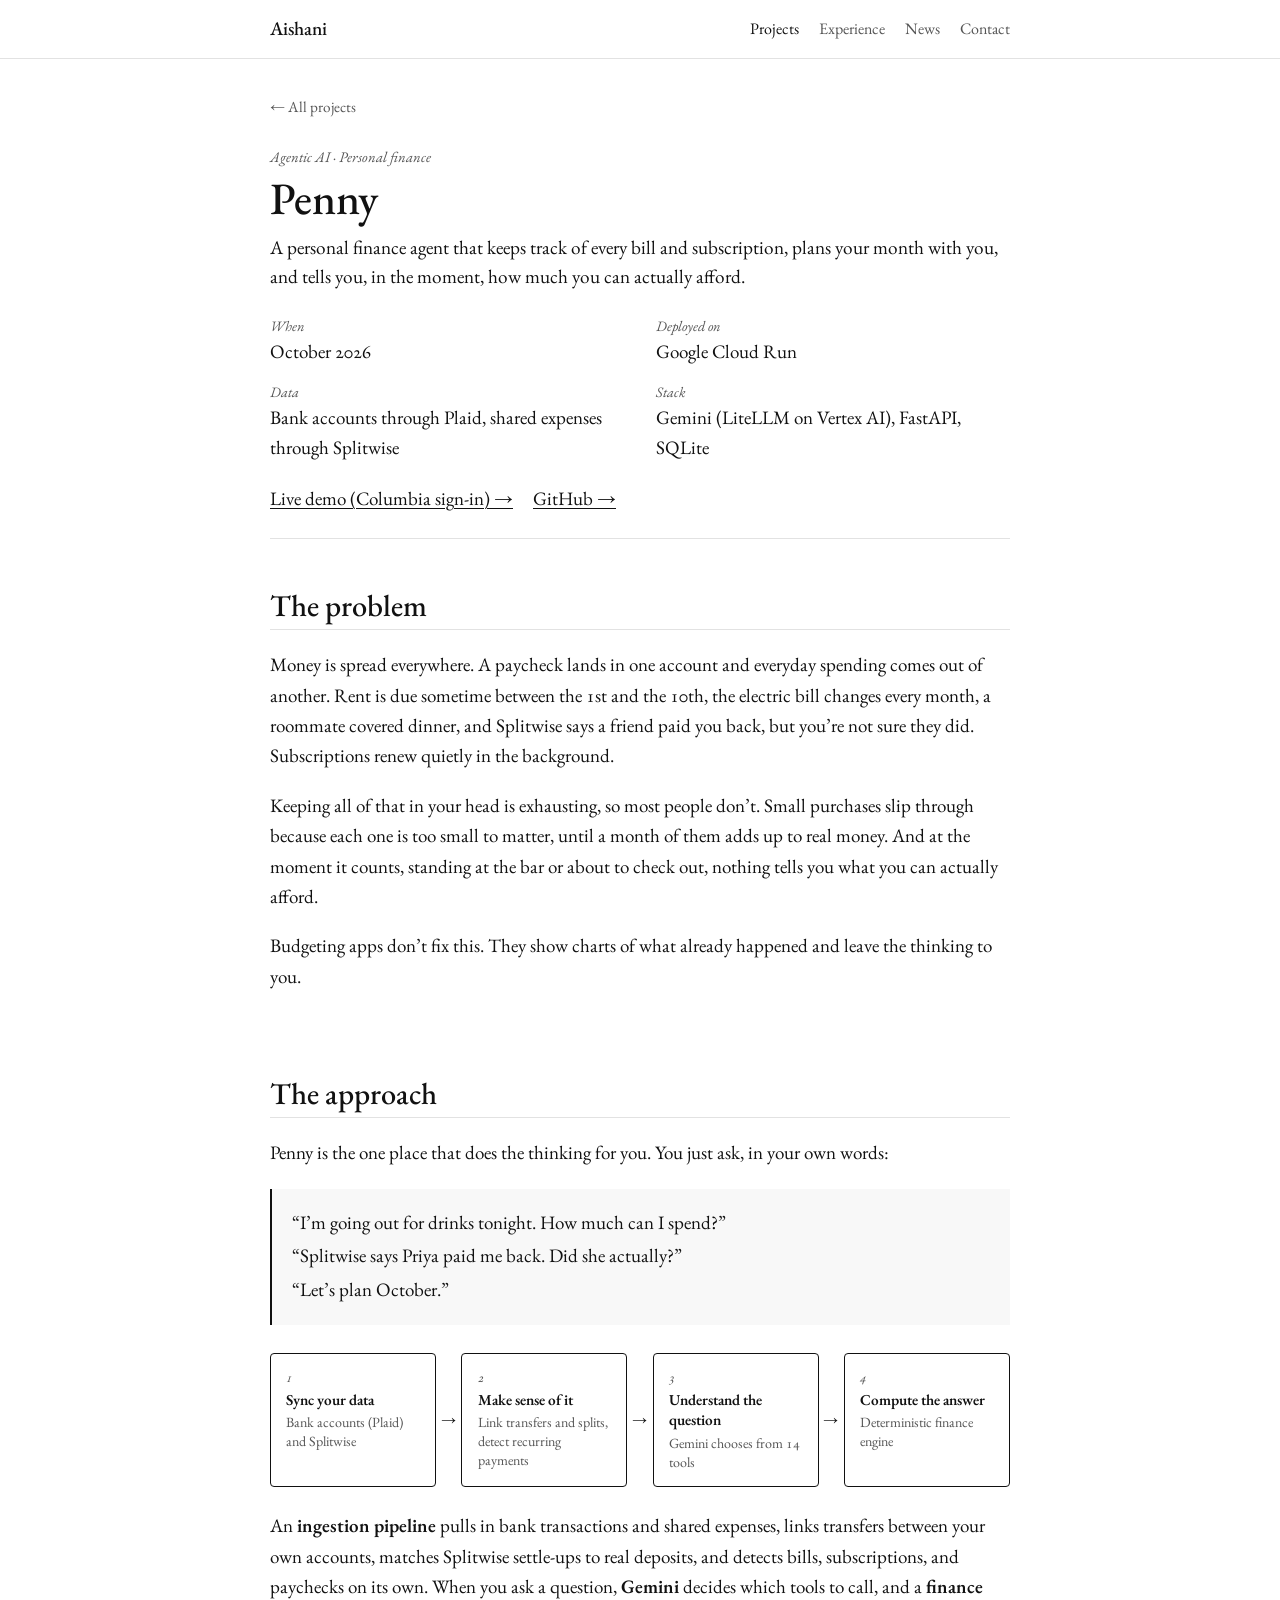
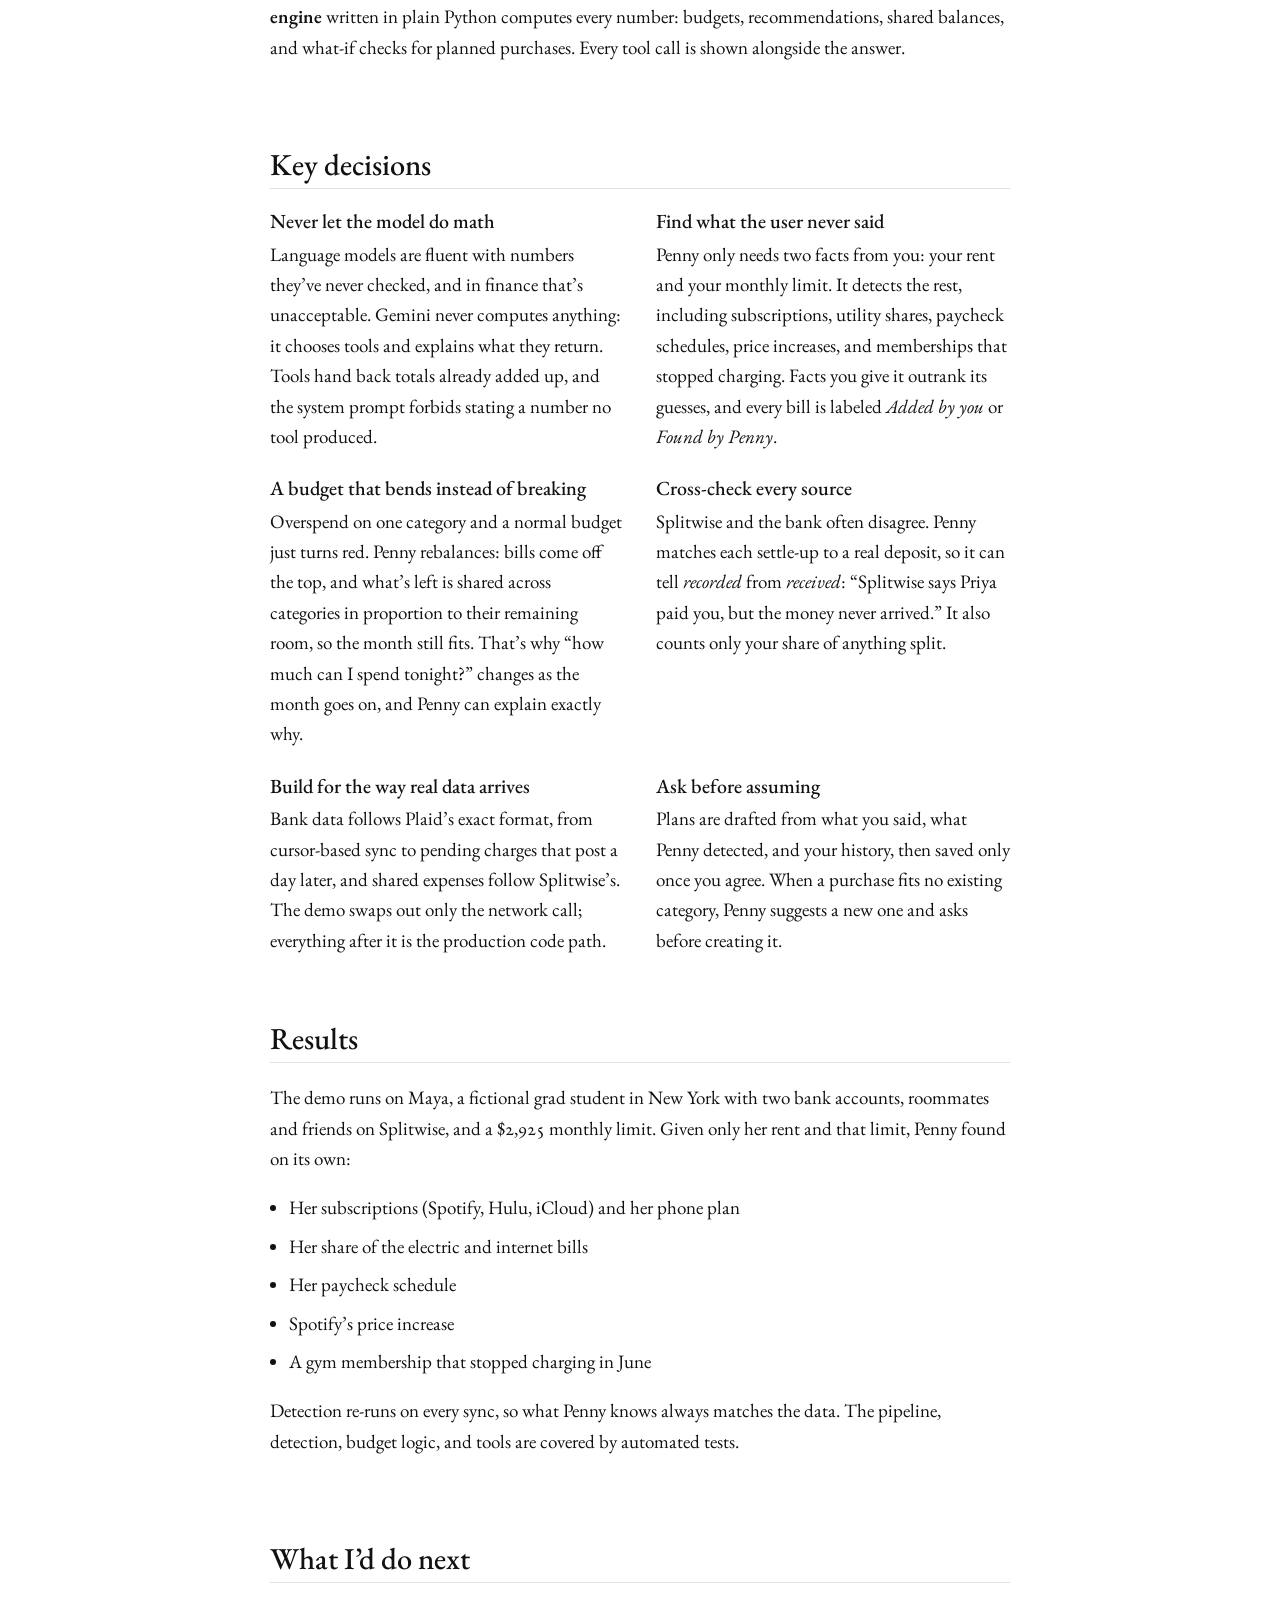
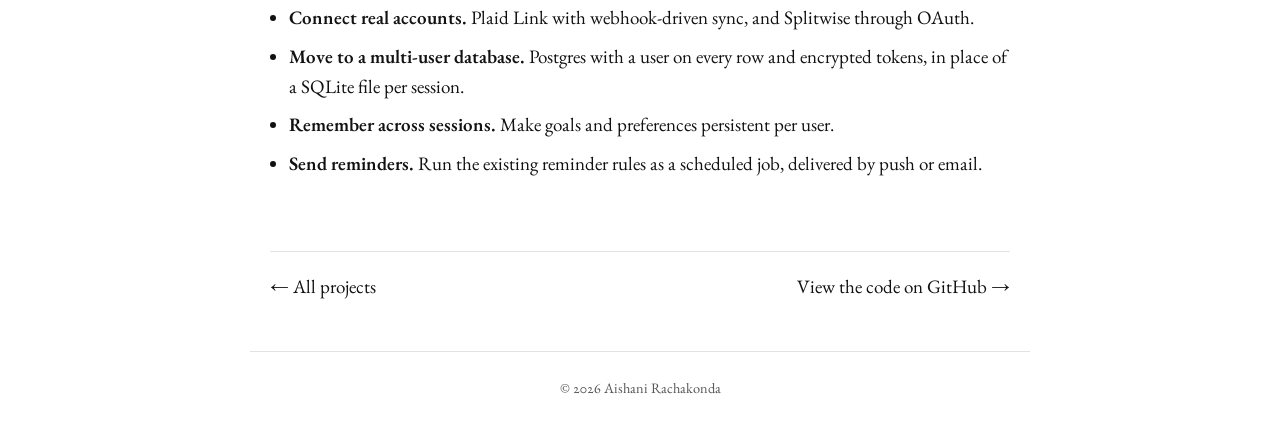
==== projects/penny.html @ eac009a3 "Restructure around projects; add project pages and publications; remove resume" ====
<!doctype html>
<html lang="en">
<head>
  <meta charset="utf-8">
  <meta name="viewport" content="width=device-width, initial-scale=1">
  <title>Penny · Aishani Rachakonda</title>
  <meta name="description" content="Penny: a personal finance agent that plans your month with you and tells you what you can afford right now.">
  <link rel="preconnect" href="https://fonts.googleapis.com">
  <link rel="preconnect" href="https://fonts.gstatic.com" crossorigin>
  <link href="https://fonts.googleapis.com/css2?family=EB+Garamond:ital,wght@0,400;0,500;0,600;1,400;1,500&display=swap" rel="stylesheet">
  <link rel="stylesheet" href="../style.css?v=14">
</head>
<body>

  <header class="site-header">
    <nav class="nav">
      <a class="nav-name" href="../index.html">Aishani</a>
      <div class="nav-links">
        <a href="../index.html#projects" class="active">Projects</a>
        <a href="../index.html#experience">Experience</a>
        <a href="../index.html#news">News</a>
        <a href="../index.html#contact">Contact</a>
      </div>
    </nav>
  </header>

  <!-- Project page: problem → approach → key decisions → results → what's next → links. -->
  <main class="container case-study">

    <a class="cs-back" href="../index.html#projects">&larr; All projects</a>

    <header class="cs-header">
      <div class="pj-kicker">Agentic AI &middot; Personal finance</div>
      <h1>Penny</h1>
      <p class="cs-lede">
        A personal finance agent that keeps track of every bill and subscription, plans your
        month with you, and tells you, in the moment, how much you can actually afford.
      </p>
      <dl class="cs-facts">
        <div><dt>When</dt><dd>October 2026</dd></div>
        <div><dt>Deployed on</dt><dd>Google Cloud Run</dd></div>
        <div><dt>Data</dt><dd>Bank accounts through Plaid, shared expenses through Splitwise</dd></div>
        <div><dt>Stack</dt><dd>Gemini (LiteLLM on Vertex AI), FastAPI, SQLite</dd></div>
      </dl>
      <div class="pj-links">
        <a href="https://penny-ai-pyv3lfglpq-ue.a.run.app" target="_blank" rel="noopener">Live demo (Columbia sign-in) &rarr;</a>
        <a href="https://github.com/aishani-rachakonda/penny-ai" target="_blank" rel="noopener">GitHub &rarr;</a>
      </div>
    </header>

    <!-- ============ PROBLEM ============ -->
    <section>
      <h2>The problem</h2>
      <p>
        Money is spread everywhere. A paycheck lands in one account and everyday spending comes out
        of another. Rent is due sometime between the 1st and the 10th, the electric bill changes every
        month, a roommate covered dinner, and Splitwise says a friend paid you back, but you&rsquo;re
        not sure they did. Subscriptions renew quietly in the background.
      </p>
      <p>
        Keeping all of that in your head is exhausting, so most people don&rsquo;t. Small purchases
        slip through because each one is too small to matter, until a month of them adds up to real
        money. And at the moment it counts, standing at the bar or about to check out, nothing tells
        you what you can actually afford.
      </p>
      <p>
        Budgeting apps don&rsquo;t fix this. They show charts of what already happened and leave the
        thinking to you.
      </p>
    </section>

    <!-- ============ APPROACH ============ -->
    <section>
      <h2>The approach</h2>
      <p>
        Penny is the one place that does the thinking for you. You just ask, in your own words:
      </p>

      <blockquote class="cs-quote">
        <p>&ldquo;I&rsquo;m going out for drinks tonight. How much can I spend?&rdquo;</p>
        <p>&ldquo;Splitwise says Priya paid me back. Did she actually?&rdquo;</p>
        <p>&ldquo;Let&rsquo;s plan October.&rdquo;</p>
      </blockquote>

      <ol class="flow" aria-label="Penny architecture">
        <li class="flow-node"><span class="flow-step">1</span><strong>Sync your data</strong><span>Bank accounts (Plaid) and Splitwise</span></li>
        <li class="flow-node"><span class="flow-step">2</span><strong>Make sense of it</strong><span>Link transfers and splits, detect recurring payments</span></li>
        <li class="flow-node"><span class="flow-step">3</span><strong>Understand the question</strong><span>Gemini chooses from 14 tools</span></li>
        <li class="flow-node"><span class="flow-step">4</span><strong>Compute the answer</strong><span>Deterministic finance engine</span></li>
      </ol>

      <p>
        An <strong>ingestion pipeline</strong> pulls in bank transactions and shared expenses, links
        transfers between your own accounts, matches Splitwise settle-ups to real deposits, and
        detects bills, subscriptions, and paychecks on its own. When you ask a question,
        <strong>Gemini</strong> decides which tools to call, and a <strong>finance engine</strong>
        written in plain Python computes every number: budgets, recommendations, shared balances,
        and what-if checks for planned purchases. Every tool call is shown alongside the answer.
      </p>
    </section>

    <!-- ============ KEY DECISIONS ============ -->
    <section>
      <h2>Key decisions</h2>
      <div class="cs-decisions">
        <article>
          <h3>Never let the model do math</h3>
          <p>
            Language models are fluent with numbers they&rsquo;ve never checked, and in finance that&rsquo;s
            unacceptable. Gemini never computes anything: it chooses tools and explains what they
            return. Tools hand back totals already added up, and the system prompt forbids stating a
            number no tool produced.
          </p>
        </article>
        <article>
          <h3>Find what the user never said</h3>
          <p>
            Penny only needs two facts from you: your rent and your monthly limit. It detects the rest,
            including subscriptions, utility shares, paycheck schedules, price increases, and memberships
            that stopped charging. Facts you give it outrank its guesses, and every bill is labeled
            <em>Added by you</em> or <em>Found by Penny</em>.
          </p>
        </article>
        <article>
          <h3>A budget that bends instead of breaking</h3>
          <p>
            Overspend on one category and a normal budget just turns red. Penny rebalances: bills come
            off the top, and what&rsquo;s left is shared across categories in proportion to their
            remaining room, so the month still fits. That&rsquo;s why &ldquo;how much can I spend
            tonight?&rdquo; changes as the month goes on, and Penny can explain exactly why.
          </p>
        </article>
        <article>
          <h3>Cross-check every source</h3>
          <p>
            Splitwise and the bank often disagree. Penny matches each settle-up to a real deposit, so it
            can tell <em>recorded</em> from <em>received</em>: &ldquo;Splitwise says Priya paid you, but
            the money never arrived.&rdquo; It also counts only your share of anything split.
          </p>
        </article>
        <article>
          <h3>Build for the way real data arrives</h3>
          <p>
            Bank data follows Plaid&rsquo;s exact format, from cursor-based sync to pending charges that
            post a day later, and shared expenses follow Splitwise&rsquo;s. The demo swaps out only the
            network call; everything after it is the production code path.
          </p>
        </article>
        <article>
          <h3>Ask before assuming</h3>
          <p>
            Plans are drafted from what you said, what Penny detected, and your history, then saved only
            once you agree. When a purchase fits no existing category, Penny suggests a new one and asks
            before creating it.
          </p>
        </article>
      </div>
    </section>

    <!-- ============ RESULTS ============ -->
    <section>
      <h2>Results</h2>
      <p>
        The demo runs on Maya, a fictional grad student in New York with two bank accounts, roommates
        and friends on Splitwise, and a $2,925 monthly limit. Given only her rent and that limit, Penny
        found on its own:
      </p>
      <ul class="cs-next">
        <li>Her subscriptions (Spotify, Hulu, iCloud) and her phone plan</li>
        <li>Her share of the electric and internet bills</li>
        <li>Her paycheck schedule</li>
        <li>Spotify&rsquo;s price increase</li>
        <li>A gym membership that stopped charging in June</li>
      </ul>
      <p>
        Detection re-runs on every sync, so what Penny knows always matches the data. The pipeline,
        detection, budget logic, and tools are covered by automated tests.
      </p>
    </section>

    <!-- ============ NEXT ============ -->
    <section>
      <h2>What I&rsquo;d do next</h2>
      <ul class="cs-next">
        <li><strong>Connect real accounts.</strong> Plaid Link with webhook-driven sync, and Splitwise through OAuth.</li>
        <li><strong>Move to a multi-user database.</strong> Postgres with a user on every row and encrypted tokens, in place of a SQLite file per session.</li>
        <li><strong>Remember across sessions.</strong> Make goals and preferences persistent per user.</li>
        <li><strong>Send reminders.</strong> Run the existing reminder rules as a scheduled job, delivered by push or email.</li>
      </ul>
    </section>

    <nav class="cs-footer-nav">
      <a href="../index.html#projects">&larr; All projects</a>
      <a href="https://github.com/aishani-rachakonda/penny-ai" target="_blank" rel="noopener">View the code on GitHub &rarr;</a>
    </nav>

  </main>

  <footer class="footer">
    &copy; <span id="year">2026</span> Aishani Rachakonda
  </footer>

  <script>document.getElementById('year').textContent = new Date().getFullYear();</script>
</body>
</html>
---- style.css ----
/* ---------- Theme ---------- */
:root {
  --bg: #ffffff;
  --text: #111111;
  --muted: #555555;
  --rule: #e2e2e2;
  --accent: #111111;
  --card: #ffffff;
  --shadow: 0 1px 2px rgba(0, 0, 0, 0.04), 0 6px 20px rgba(0, 0, 0, 0.05);
  --shadow-hover: 0 2px 4px rgba(0, 0, 0, 0.05), 0 14px 34px rgba(0, 0, 0, 0.09);
  --serif: "EB Garamond", "Times New Roman", Times, serif;
  --width: 780px;
}

@media (prefers-color-scheme: dark) {
  :root {
    --bg: #0e0e0e;
    --text: #f2f2f2;
    --muted: #a6a6a6;
    --rule: #2c2c2c;
    --accent: #f2f2f2;
    --card: #151515;
    --shadow: 0 1px 2px rgba(0, 0, 0, 0.4), 0 6px 20px rgba(0, 0, 0, 0.35);
    --shadow-hover: 0 2px 4px rgba(0, 0, 0, 0.45), 0 14px 34px rgba(0, 0, 0, 0.5);
  }
}

/* ---------- Base ---------- */
* { box-sizing: border-box; }

html { scroll-behavior: smooth; scroll-padding-top: 4.5rem; }

body {
  margin: 0;
  background: var(--bg);
  color: var(--text);
  font-family: var(--serif);
  font-size: 19px;
  line-height: 1.6;
  font-feature-settings: "kern", "liga", "onum";
  -webkit-font-smoothing: antialiased;
}

a { color: var(--accent); text-decoration: none; }
a:hover { text-decoration: underline; text-underline-offset: 3px; text-decoration-thickness: 1px; }

h1, h2, h3 { font-family: var(--serif); font-weight: 500; line-height: 1.2; }
strong { font-weight: 600; }

.container {
  max-width: var(--width);
  margin: 0 auto;
  padding: 0 1.25rem;
}

section { padding: 2.5rem 0 1rem; }

h2 {
  font-size: 1.9rem;
  margin: 0 0 1.25rem;
  padding-bottom: 0.35rem;
  border-bottom: 1px solid var(--rule);
  display: flex;
  justify-content: space-between;
  align-items: baseline;
}

h3 { font-size: 1.3rem; margin: 1.75rem 0 0.75rem; }

/* ---------- Header / Nav ---------- */
.site-header {
  position: sticky;
  top: 0;
  z-index: 10;
  background: var(--bg);
  border-bottom: 1px solid var(--rule);
}

.nav {
  max-width: var(--width);
  margin: 0 auto;
  padding: 0.85rem 1.25rem;
  display: flex;
  justify-content: space-between;
  align-items: center;
  gap: 1rem;
}

.nav-name {
  font-family: var(--serif);
  font-size: 1.2rem;
  font-weight: 500;
  color: var(--text);
  white-space: nowrap;
}

.nav-links { display: flex; flex-wrap: wrap; gap: 0.25rem 1.25rem; }
.nav-links a { color: var(--muted); font-size: 1rem; }
.nav-links a:hover { color: var(--text); text-decoration: none; }

/* ---------- About ---------- */
.about {
  display: grid;
  grid-template-columns: 1fr 210px;
  gap: 2.5rem;
  align-items: start;
  padding-top: 3.5rem;
}

.about h1 { font-size: 2.6rem; margin: 0 0 1.25rem; }

.about-photo img,
.photo-placeholder {
  width: 210px;
  aspect-ratio: 3 / 4;
  border-radius: 8px;
  object-fit: cover;
  display: block;
  border: 1px solid var(--rule);
  box-shadow: 0 2px 14px rgba(0, 0, 0, 0.08);
}

.photo-placeholder {
  display: none;
  align-items: center;
  justify-content: center;
  font-family: var(--serif);
  font-size: 3.5rem;
  color: var(--accent);
  background: color-mix(in srgb, var(--text) 5%, var(--bg));
}

.links { display: flex; flex-wrap: wrap; gap: 0.5rem 1.5rem; margin-top: 1.5rem; }
.links a { text-decoration: underline; text-underline-offset: 3px; text-decoration-thickness: 1px; }

/* ---------- News ---------- */
.news { list-style: none; padding: 0; margin: 0; }
.news li {
  display: grid;
  grid-template-columns: 6.5rem 1fr;
  gap: 1rem;
  padding: 0.5rem 0;
}
.date { color: var(--muted); font-variant-numeric: tabular-nums; white-space: nowrap; }

/* ---------- Shared ---------- */
.entry-head {
  display: flex;
  justify-content: space-between;
  align-items: baseline;
  flex-wrap: wrap;
  gap: 0 1rem;
}

.meta { color: var(--muted); font-size: 0.92rem; }
.tags { color: var(--muted); font-size: 0.9rem; }

/* ---------- Experience ---------- */
.timeline {
  list-style: none;
  margin: 0;
  padding: 0 0 0 2rem;
  position: relative;
}
/* the vertical line */
.timeline::before {
  content: "";
  position: absolute;
  left: 0.4rem;
  top: 0.5rem;
  bottom: 0.5rem;
  width: 1px;
  background: var(--rule);
}
.timeline-item { position: relative; margin-bottom: 1.5rem; }
.timeline-item:last-child { margin-bottom: 0; }
/* the dot */
.timeline-item::before {
  content: "";
  position: absolute;
  left: calc(-2rem + 0.4rem - 5px);
  top: 2.1rem;
  width: 11px;
  height: 11px;
  border-radius: 50%;
  background: var(--bg);
  border: 1.5px solid var(--text);
  transition: background 0.3s ease;
}
.timeline-item:hover::before { background: var(--text); }

.xp-card {
  position: relative;
  background: var(--card);
  border: 1px solid var(--rule);
  border-radius: 12px;
  padding: 1.5rem 1.6rem 1.35rem;
  box-shadow: var(--shadow);
  transition: transform 0.3s ease, box-shadow 0.3s ease, border-color 0.3s ease;
  overflow: hidden;
}
.xp-card:hover {
  transform: translateY(-3px);
  box-shadow: var(--shadow-hover);
  border-color: color-mix(in srgb, var(--text) 30%, var(--rule));
}

.xp-head {
  display: grid;
  grid-template-columns: auto 1fr auto;
  gap: 1rem;
  align-items: center;
  margin-bottom: 0.9rem;
}

.xp-logo {
  position: relative;
  width: 52px;
  height: 52px;
  border-radius: 10px;
  border: 1px solid var(--rule);
  background: color-mix(in srgb, var(--text) 4%, var(--card));
  display: grid;
  place-items: center;
  overflow: hidden;
  flex-shrink: 0;
}
.xp-logo span {
  font-family: var(--serif);
  font-weight: 500;
  font-size: 1.2rem;
  color: var(--text);
}
.xp-logo img {
  position: absolute;
  inset: 0;
  width: 100%;
  height: 100%;
  object-fit: contain;
  padding: 6px;
  background: #fff;
}
.xp-logo--wide { width: 112px; }
.xp-logo--wide img { padding: 8px 10px; }

.xp-title h3 { margin: 0; font-size: 1.35rem; }
.xp-org {
  font-size: 1.2rem;
  font-weight: 500;
  line-height: 1.3;
  color: var(--text);
  margin-top: 0.1rem;
}

.xp-when {
  display: flex;
  flex-direction: column;
  align-items: flex-end;
  gap: 0.3rem;
  text-align: right;
}

.badge-current {
  display: inline-flex;
  align-items: center;
  padding: 0 0.55rem;
  border: 1px solid var(--text);
  border-radius: 3px;
  font-size: 0.85rem;
  font-style: italic;
  color: var(--text);
}

.xp-card p { margin: 0; }

.chips {
  list-style: none;
  display: flex;
  flex-wrap: wrap;
  gap: 0.45rem;
  margin: 1rem 0 0;
  padding: 0;
}
.chips li {
  font-size: 0.88rem;
  padding: 0.1rem 0.7rem;
  border-radius: 999px;
  border: 1px solid var(--rule);
  color: var(--muted);
  transition: color 0.2s ease, border-color 0.2s ease;
}
.xp-card:hover .chips li { border-color: color-mix(in srgb, var(--text) 30%, var(--rule)); color: var(--text); }

/* ---------- Teaching appointments (horizontal cards) ---------- */
.ta-carousel { margin-top: 0.25rem; }

.ta-controls {
  display: flex;
  justify-content: space-between;
  align-items: center;
  margin-bottom: 0.6rem;
}
.ta-count { font-style: italic; color: var(--muted); font-size: 0.95rem; }
.ta-buttons { display: flex; gap: 0.4rem; }
.ta-btn {
  width: 2rem;
  height: 2rem;
  border: 1px solid var(--rule);
  border-radius: 50%;
  background: transparent;
  color: var(--text);
  font: inherit;
  font-size: 1rem;
  line-height: 1;
  cursor: pointer;
  transition: border-color 0.2s ease, opacity 0.2s ease;
}
.ta-btn:hover:not(:disabled) { border-color: var(--text); }
.ta-btn:disabled { opacity: 0.3; cursor: default; }
.no-scroll .ta-buttons { display: none; }

.ta-track {
  list-style: none;
  margin: 0;
  padding: 0.25rem 0 0.9rem;
  display: flex;
  gap: 1rem;
  overflow-x: auto;
  scroll-snap-type: x proximity;
  overscroll-behavior-x: contain;
  scrollbar-width: thin;
  scrollbar-color: var(--rule) transparent;
}
.ta-track:focus-visible { outline: 1px solid var(--text); outline-offset: 4px; }
.ta-track::-webkit-scrollbar { height: 6px; }
.ta-track::-webkit-scrollbar-thumb { background: var(--rule); border-radius: 3px; }

.ta-card {
  flex: 0 0 255px;
  scroll-snap-align: start;
  display: flex;
  flex-direction: column;
  padding: 1.15rem 1.2rem 1.1rem;
  border: 1px solid var(--rule);
  border-radius: 4px;
  background: var(--bg);
  transition: border-color 0.25s ease;
}
.ta-card:hover { border-color: var(--text); }

.ta-top {
  display: flex;
  justify-content: space-between;
  align-items: baseline;
  gap: 0.5rem;
  padding-bottom: 0.6rem;
  margin-bottom: 0.85rem;
  border-bottom: 1px solid var(--rule);
}
.ta-term { font-style: italic; font-size: 1rem; white-space: nowrap; }
.ta-role { font-size: 0.85rem; color: var(--muted); text-align: right; }

.ta-code {
  font-variant: small-caps;
  font-variant-numeric: lining-nums;
  font-feature-settings: "c2sc", "smcp", "lnum";
  letter-spacing: 0.03em;
  font-size: 1rem;
  color: var(--muted);
}
.ta-course {
  margin: 0.15rem 0 1rem;
  font-family: var(--serif);
  font-weight: 500;
  font-size: 1.2rem;
  line-height: 1.25;
}

.ta-meta {
  margin: auto 0 0;
  display: grid;
  grid-template-columns: auto 1fr;
  gap: 0.25rem 0.75rem;
  font-size: 0.9rem;
  line-height: 1.35;
}
.ta-meta dt { font-style: italic; color: var(--muted); }
.ta-meta dd { margin: 0; }

/* scroll reveal (only when JS is on and motion is allowed) */
.js-reveal .reveal {
  opacity: 0;
  transform: translateY(16px);
  transition: opacity 0.7s ease, transform 0.7s ease;
}
.js-reveal .reveal.is-visible { opacity: 1; transform: none; }

@media (prefers-reduced-motion: reduce) {
  .xp-card, .xp-card:hover { transition: none; transform: none; }
}

/* ---------- Education ---------- */
.edu-grid { display: grid; grid-template-columns: 1fr 1fr; gap: 1.25rem; }
.edu-card {
  padding: 1.25rem 1.4rem;
  border: 1px solid var(--rule);
  border-radius: 6px;
}
.edu-card h3 { margin: 0.2rem 0 0; font-size: 1.35rem; }
.edu-degree { margin: 0.1rem 0 0.7rem; font-style: italic; font-size: 1.05rem; }
.edu-card p:last-child { margin: 0; font-size: 0.98rem; }

/* ---------- Navigation state ---------- */
.nav-links a.active { color: var(--text); }

/* ---------- Projects (featured cards) ---------- */
.pj-grid {
  display: grid;
  grid-template-columns: 1fr 1fr;
  gap: 1.25rem;
}
.pj-card {
  display: flex;
  flex-direction: column;
  padding: 1.4rem 1.5rem 1.3rem;
  border: 1px solid var(--rule);
  border-radius: 4px;
  background: var(--bg);
  transition: border-color 0.25s ease;
}
.pj-card:hover { border-color: var(--text); }
.pj-kicker { font-style: italic; color: var(--muted); font-size: 0.92rem; }
.pj-title { margin: 0.25rem 0 0.6rem; font-size: 1.45rem; line-height: 1.2; }
.pj-hook { margin: 0 0 0.75rem; }
.pj-result {
  margin: 0 0 0.9rem;
  padding-left: 0.8rem;
  border-left: 2px solid var(--text);
  font-size: 0.95rem;
}
.pj-card .chips { margin: 0 0 1rem; }
.pj-links { margin-top: auto; display: flex; flex-wrap: wrap; gap: 0.4rem 1.25rem; }
.pj-links a { text-decoration: underline; text-underline-offset: 3px; text-decoration-thickness: 1px; }

/* ---------- Case-study pages ---------- */
.case-study { padding-top: 2rem; }
.cs-back { color: var(--muted); font-size: 0.95rem; }
.cs-back:hover { color: var(--text); }

.cs-header { padding: 1.5rem 0 1.5rem; border-bottom: 1px solid var(--rule); }
.cs-header h1 { font-size: 2.8rem; margin: 0.2rem 0 0.5rem; }
.cs-lede { font-size: 1.2rem; line-height: 1.5; margin: 0 0 1.4rem; }
.cs-facts {
  display: grid;
  grid-template-columns: repeat(2, 1fr);
  gap: 0.8rem 2rem;
  margin: 0 0 1.25rem;
}
.cs-facts dt { font-style: italic; color: var(--muted); font-size: 0.9rem; }
.cs-facts dd { margin: 0; }

.case-study section h2 { margin-top: 0.5rem; }
.case-study section h3 { font-size: 1.25rem; margin: 0 0 0.4rem; }

.cs-quote {
  margin: 1.25rem 0 1.75rem;
  padding: 1rem 1.25rem;
  border-left: 2px solid var(--text);
  background: color-mix(in srgb, var(--text) 3%, var(--bg));
}
.cs-quote p { margin: 0.2rem 0; }

/* pipeline diagram */
.flow {
  list-style: none;
  margin: 0 0 1.5rem;
  padding: 0;
  display: grid;
  grid-template-columns: repeat(4, 1fr);
  gap: 1.6rem;
  counter-reset: none;
}
.flow-node {
  position: relative;
  display: flex;
  flex-direction: column;
  gap: 0.2rem;
  padding: 0.9rem 0.95rem;
  border: 1px solid var(--text);
  border-radius: 4px;
  font-size: 0.95rem;
  line-height: 1.35;
}
.flow-node span:last-child { color: var(--muted); font-size: 0.88rem; }
.flow-step {
  font-style: italic;
  color: var(--muted);
  font-size: 0.85rem;
}
/* arrow between nodes */
.flow-node:not(:last-child)::after {
  content: "\2192";
  position: absolute;
  right: -1.3rem;
  top: 50%;
  transform: translateY(-50%);
  color: var(--text);
}

.cs-decisions { display: grid; grid-template-columns: 1fr 1fr; gap: 1.5rem 2rem; }
.cs-decisions p { margin: 0; }

.cs-table { width: 100%; border-collapse: collapse; margin: 0.5rem 0 0.75rem; font-variant-numeric: lining-nums tabular-nums; }
.cs-table th, .cs-table td { text-align: left; padding: 0.55rem 0.75rem 0.55rem 0; border-bottom: 1px solid var(--rule); }
.cs-table th { font-weight: 500; font-style: italic; color: var(--muted); }
.cs-table td:not(:first-child), .cs-table th:not(:first-child) { text-align: right; }
.cs-best td { font-weight: 600; }

.cs-next { padding-left: 1.2rem; margin: 0; }
.cs-next li { margin-bottom: 0.5rem; }

.cs-footer-nav {
  display: flex;
  justify-content: space-between;
  flex-wrap: wrap;
  gap: 0.75rem;
  margin-top: 3rem;
  padding-top: 1.25rem;
  border-top: 1px solid var(--rule);
}

/* ---------- Publications ---------- */
.pub-group {
  font-size: 1.15rem;
  font-style: italic;
  font-weight: 400;
  color: var(--muted);
  margin: 1.25rem 0 0.5rem;
}
.pub-group:first-of-type { margin-top: 0; }
.pub-list { list-style: none; margin: 0; padding: 0; }
.pub { padding: 0.85rem 0; border-bottom: 1px solid var(--rule); }
.pub:last-child { border-bottom: none; }
.pub-head {
  display: flex;
  justify-content: space-between;
  align-items: baseline;
  gap: 1rem;
}
.pub-title { font-size: 1.15rem; font-weight: 500; line-height: 1.35; color: var(--text); }
a.pub-title { text-decoration: underline; text-underline-offset: 3px; text-decoration-thickness: 1px; }
.pub-status {
  flex-shrink: 0;
  padding: 0 0.55rem;
  border: 1px solid var(--text);
  border-radius: 3px;
  font-size: 0.85rem;
  font-style: italic;
  white-space: nowrap;
}
.pub-status--review { border-style: dashed; color: var(--muted); border-color: var(--muted); }
.pub-authors, .pub-venue { margin: 0.25rem 0 0; font-size: 0.98rem; }
.pub-venue { color: var(--muted); }

/* ---------- Contact ---------- */
.contact-list { list-style: none; padding: 0; margin: 1rem 0 0; }
.contact-list li { display: grid; grid-template-columns: 6.5rem 1fr; gap: 1rem; padding: 0.3rem 0; }
.contact-list span { color: var(--muted); }

/* ---------- Footer ---------- */
.footer {
  max-width: var(--width);
  margin: 3rem auto 0;
  padding: 1.5rem 1.25rem 2.5rem;
  border-top: 1px solid var(--rule);
  color: var(--muted);
  font-size: 0.9rem;
  text-align: center;
}

/* ---------- Mobile ---------- */
@media (max-width: 680px) {
  body { font-size: 17.5px; }
  .nav { flex-direction: column; align-items: flex-start; gap: 0.4rem; }
  .nav-links { gap: 0.25rem 1rem; }
  html { scroll-padding-top: 6.5rem; }
  .about { grid-template-columns: 1fr; gap: 1.5rem; padding-top: 2rem; }
  .about-photo { order: -1; }
  .about-photo img, .photo-placeholder { width: 160px; }
  .photo-placeholder { font-size: 2.5rem; }
  .about h1 { font-size: 2rem; }
  .news li, .contact-list li { grid-template-columns: 1fr; gap: 0; }
  .timeline { padding-left: 1.4rem; }
  .timeline::before { left: 0.25rem; }
  .timeline-item::before { left: calc(-1.4rem + 0.25rem - 5px); }
  .xp-card { padding: 1.2rem 1.15rem; }
  .xp-head { grid-template-columns: auto 1fr; gap: 0.85rem; }
  .xp-logo--wide { width: 84px; height: 44px; }
  .xp-logo--wide img { padding: 6px 7px; }
  .xp-when { grid-column: 1 / -1; flex-direction: row; align-items: center; justify-content: flex-start; gap: 0.6rem; }
  .edu-grid { grid-template-columns: 1fr; }
  .pj-grid { grid-template-columns: 1fr; }
  .pub-head { flex-direction: column; gap: 0.35rem; }
  .cs-header h1 { font-size: 2.2rem; }
  .cs-facts, .cs-decisions { grid-template-columns: 1fr; }
  .flow { grid-template-columns: 1fr; gap: 1.4rem; }
  .flow-node:not(:last-child)::after { content: "\2193"; right: auto; left: 50%; top: auto; bottom: -1.25rem; transform: translateX(-50%); }
  .ta-card { flex-basis: 78%; }
  .ta-top { flex-direction: column; align-items: flex-start; gap: 0.1rem; }
  .ta-role { text-align: left; }
}
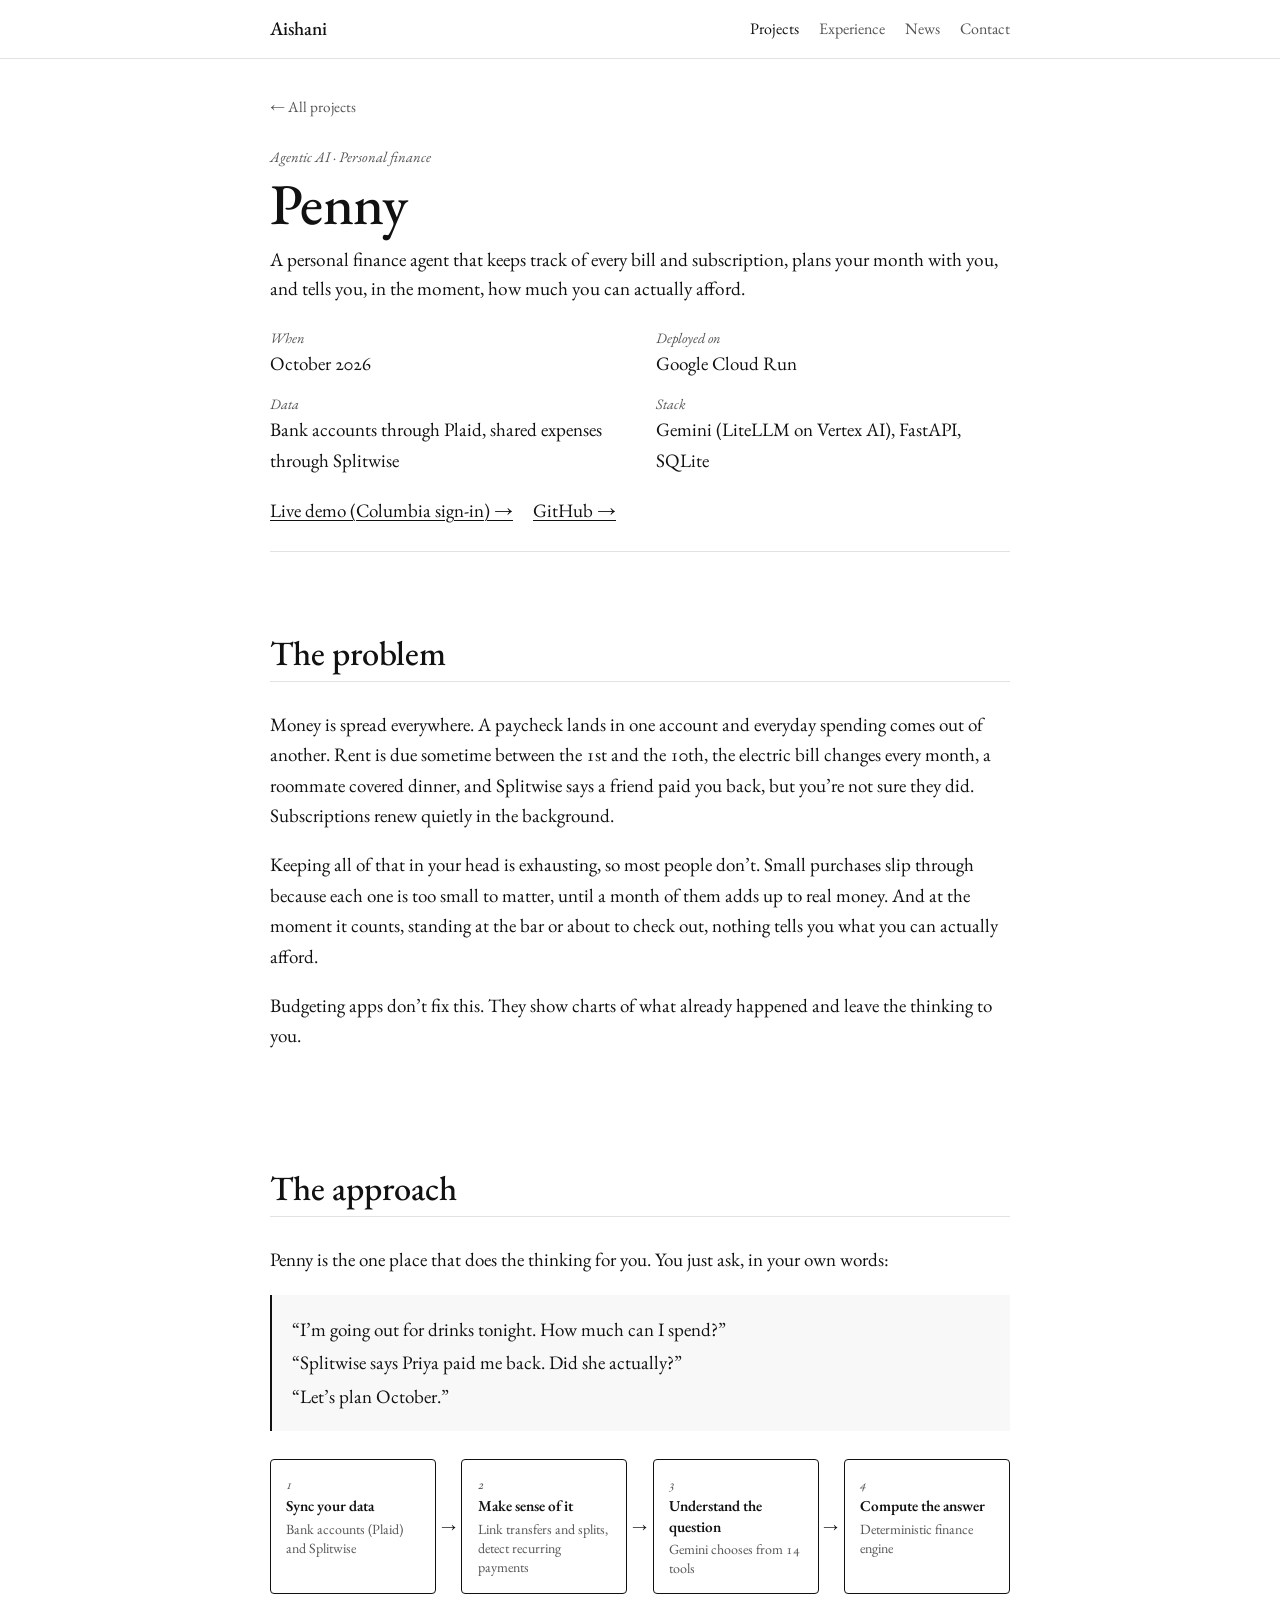
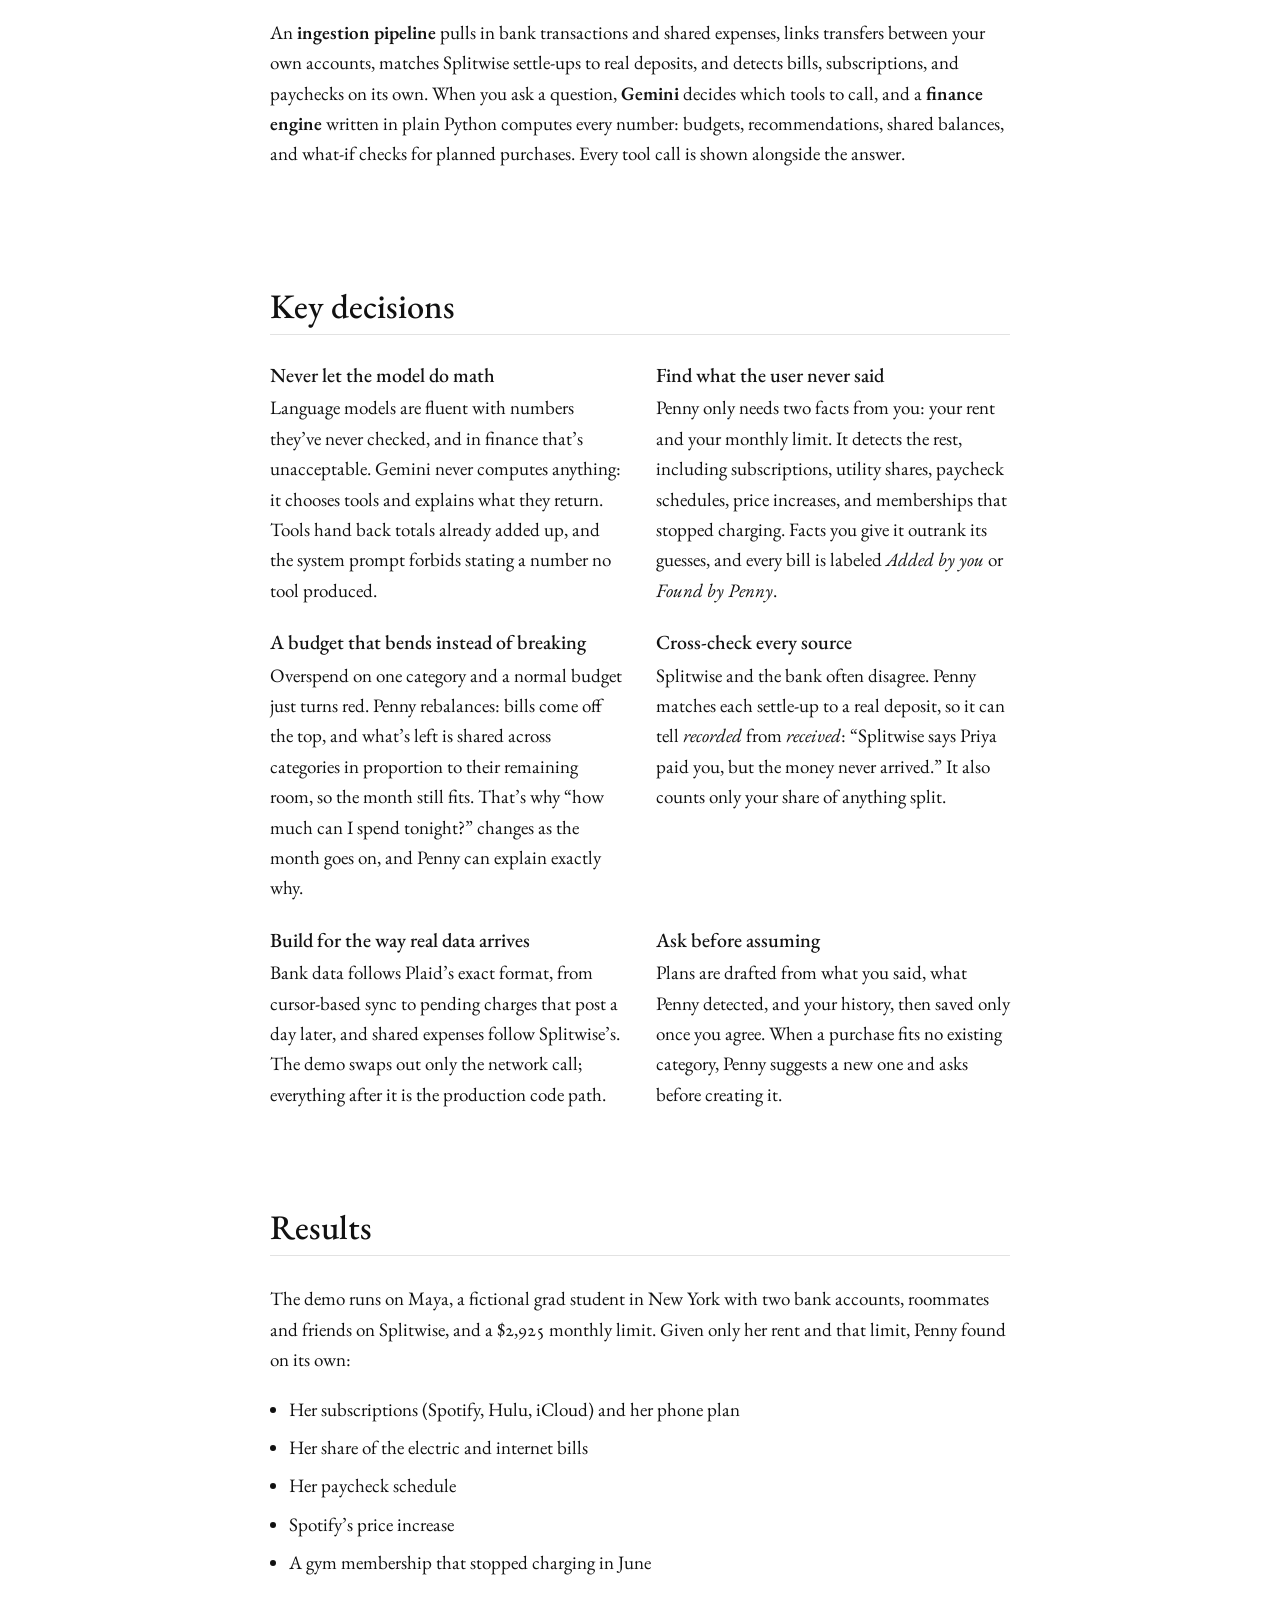
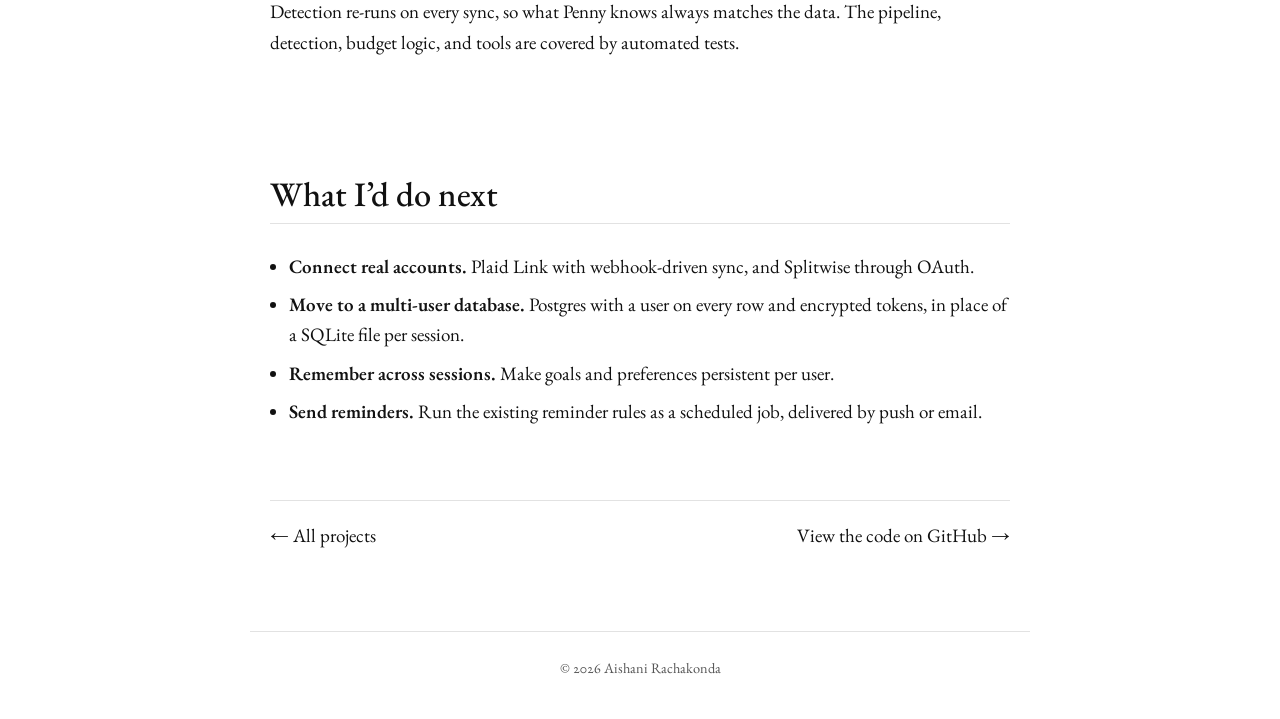
==== commit ae28f172: "Add site icon, share preview, clickable cards, page transitions, refined type, and 404 page" ====
--- a/projects/penny.html
+++ b/projects/penny.html
@@ -5,10 +5,23 @@
   <meta name="viewport" content="width=device-width, initial-scale=1">
   <title>Penny · Aishani Rachakonda</title>
   <meta name="description" content="Penny: a personal finance agent that plans your month with you and tells you what you can afford right now.">
+  <link rel="icon" type="image/png" sizes="32x32" href="../assets/img/brand/favicon-32.png">
+  <link rel="icon" type="image/png" sizes="192x192" href="../assets/img/brand/icon-192.png">
+  <link rel="apple-touch-icon" href="../assets/img/brand/apple-touch-icon.png">
+  <meta property="og:type" content="website">
+  <meta property="og:site_name" content="Shriya Aishani Rachakonda">
+  <meta property="og:title" content="Penny · Shriya Aishani Rachakonda">
+  <meta property="og:description" content="A personal finance agent that plans your month with you and tells you what you can afford right now.">
+  <meta property="og:url" content="https://aishani-rachakonda.github.io/projects/penny.html">
+  <meta property="og:image" content="https://aishani-rachakonda.github.io/assets/img/brand/share.png">
+  <meta property="og:image:width" content="1200">
+  <meta property="og:image:height" content="630">
+  <meta property="og:image:alt" content="Shriya Aishani Rachakonda, MS in Data Science, Columbia University">
+  <meta name="twitter:card" content="summary_large_image">
   <link rel="preconnect" href="https://fonts.googleapis.com">
   <link rel="preconnect" href="https://fonts.gstatic.com" crossorigin>
   <link href="https://fonts.googleapis.com/css2?family=EB+Garamond:ital,wght@0,400;0,500;0,600;1,400;1,500&display=swap" rel="stylesheet">
-  <link rel="stylesheet" href="../style.css?v=14">
+  <link rel="stylesheet" href="../style.css?v=19">
 </head>
 <body>
 
@@ -201,5 +214,7 @@
   </footer>
 
   <script>document.getElementById('year').textContent = new Date().getFullYear();</script>
+  <!-- Privacy-friendly visit counter (GoatCounter). Dashboard: https://aishani.goatcounter.com -->
+  <script data-goatcounter="https://aishani.goatcounter.com/count" async src="https://gc.zgo.at/count.js"></script>
 </body>
 </html>
--- a/style.css
+++ b/style.css
@@ -53,12 +53,12 @@
   padding: 0 1.25rem;
 }
 
-section { padding: 2.5rem 0 1rem; }
+section { padding: 4.5rem 0 1rem; }
 
 h2 {
-  font-size: 1.9rem;
-  margin: 0 0 1.25rem;
-  padding-bottom: 0.35rem;
+  font-size: 2.15rem;
+  margin: 0 0 1.75rem;
+  padding-bottom: 0.5rem;
   border-bottom: 1px solid var(--rule);
   display: flex;
   justify-content: space-between;
@@ -104,10 +104,10 @@
   grid-template-columns: 1fr 210px;
   gap: 2.5rem;
   align-items: start;
-  padding-top: 3.5rem;
-}
-
-.about h1 { font-size: 2.6rem; margin: 0 0 1.25rem; }
+  padding-top: 5.5rem;
+}
+
+.about h1 { font-size: 3.6rem; line-height: 1.05; letter-spacing: -0.01em; margin: 0 0 1.75rem; }
 
 .about-photo img,
 .photo-placeholder {
@@ -154,6 +154,26 @@
 
 .meta { color: var(--muted); font-size: 0.92rem; }
 .tags { color: var(--muted); font-size: 0.9rem; }
+
+/* ---------- Cards: one border, shadow, and highlight everywhere ---------- */
+.xp-card, .ta-card, .pj-card, .edu-card {
+  background: var(--card);
+  border: 1px solid var(--rule);
+  border-radius: 4px;
+  box-shadow: var(--shadow);
+  transition: transform 0.25s ease, border-color 0.25s ease, box-shadow 0.25s ease;
+}
+.xp-card:hover, .ta-card:hover, .pj-card:hover, .edu-card:hover,
+.edu-card:has(details[open]) {
+  border-color: var(--text);
+  box-shadow: var(--shadow-hover);
+}
+.xp-card:hover, .ta-card:hover, .pj-card:hover, .edu-card:hover { transform: translateY(-3px); }
+
+@media (prefers-reduced-motion: reduce) {
+  .xp-card, .ta-card, .pj-card, .edu-card { transition: none; }
+  .xp-card:hover, .ta-card:hover, .pj-card:hover, .edu-card:hover { transform: none; }
+}
 
 /* ---------- Experience ---------- */
 .timeline {
@@ -191,18 +211,8 @@
 
 .xp-card {
   position: relative;
-  background: var(--card);
-  border: 1px solid var(--rule);
-  border-radius: 12px;
   padding: 1.5rem 1.6rem 1.35rem;
-  box-shadow: var(--shadow);
-  transition: transform 0.3s ease, box-shadow 0.3s ease, border-color 0.3s ease;
   overflow: hidden;
-}
-.xp-card:hover {
-  transform: translateY(-3px);
-  box-shadow: var(--shadow-hover);
-  border-color: color-mix(in srgb, var(--text) 30%, var(--rule));
 }
 
 .xp-head {
@@ -289,7 +299,7 @@
   color: var(--muted);
   transition: color 0.2s ease, border-color 0.2s ease;
 }
-.xp-card:hover .chips li { border-color: color-mix(in srgb, var(--text) 30%, var(--rule)); color: var(--text); }
+.xp-card:hover .chips li, .pj-card:hover .chips li { border-color: color-mix(in srgb, var(--text) 30%, var(--rule)); color: var(--text); }
 
 /* ---------- Teaching appointments (horizontal cards) ---------- */
 .ta-carousel { margin-top: 0.25rem; }
@@ -322,7 +332,9 @@
 .ta-track {
   list-style: none;
   margin: 0;
-  padding: 0.25rem 0 0.9rem;
+  padding: 0.35rem 0.75rem 1.5rem;
+  margin: 0 -0.75rem;
+  scroll-padding-inline: 0.75rem;
   display: flex;
   gap: 1rem;
   overflow-x: auto;
@@ -341,12 +353,7 @@
   display: flex;
   flex-direction: column;
   padding: 1.15rem 1.2rem 1.1rem;
-  border: 1px solid var(--rule);
-  border-radius: 4px;
-  background: var(--bg);
-  transition: border-color 0.25s ease;
-}
-.ta-card:hover { border-color: var(--text); }
+}
 
 .ta-top {
   display: flex;
@@ -395,20 +402,42 @@
 }
 .js-reveal .reveal.is-visible { opacity: 1; transform: none; }
 
-@media (prefers-reduced-motion: reduce) {
-  .xp-card, .xp-card:hover { transition: none; transform: none; }
-}
 
 /* ---------- Education ---------- */
 .edu-grid { display: grid; grid-template-columns: 1fr 1fr; gap: 1.25rem; }
 .edu-card {
   padding: 1.25rem 1.4rem;
-  border: 1px solid var(--rule);
-  border-radius: 6px;
 }
 .edu-card h3 { margin: 0.2rem 0 0; font-size: 1.35rem; }
 .edu-degree { margin: 0.1rem 0 0.7rem; font-style: italic; font-size: 1.05rem; }
-.edu-card p:last-child { margin: 0; font-size: 0.98rem; }
+.edu-card > p:not(.edu-degree) { margin: 0; font-size: 0.98rem; }
+.edu-card { display: flex; flex-direction: column; }
+.edu-grid:has(details[open]) { align-items: start; }
+
+.coursework { margin-top: auto; padding-top: 0.9rem; }
+.coursework summary {
+  cursor: pointer;
+  width: fit-content;
+  text-decoration: underline;
+  text-underline-offset: 3px;
+  text-decoration-thickness: 1px;
+}
+.coursework summary:focus-visible { outline: 1px solid var(--text); outline-offset: 3px; }
+.cw-hide, .coursework[open] .cw-show { display: none; }
+.coursework[open] .cw-hide { display: inline; }
+.cw-group {
+  margin: 1rem 0 0.35rem;
+  padding-bottom: 0.2rem;
+  border-bottom: 1px solid var(--rule);
+  font-family: var(--serif);
+  font-size: 1rem;
+  font-style: italic;
+  font-weight: 400;
+  color: var(--muted);
+}
+.cw-list { list-style: none; margin: 0; padding: 0; font-size: 0.95rem; line-height: 1.35; }
+.cw-list li { display: grid; grid-template-columns: 6.2rem 1fr; gap: 0.6rem; padding: 0.2rem 0; }
+.cw-code { color: var(--muted); font-variant-numeric: lining-nums; white-space: nowrap; }
 
 /* ---------- Navigation state ---------- */
 .nav-links a.active { color: var(--text); }
@@ -420,15 +449,11 @@
   gap: 1.25rem;
 }
 .pj-card {
+  position: relative;
   display: flex;
   flex-direction: column;
   padding: 1.4rem 1.5rem 1.3rem;
-  border: 1px solid var(--rule);
-  border-radius: 4px;
-  background: var(--bg);
-  transition: border-color 0.25s ease;
-}
-.pj-card:hover { border-color: var(--text); }
+}
 .pj-kicker { font-style: italic; color: var(--muted); font-size: 0.92rem; }
 .pj-title { margin: 0.25rem 0 0.6rem; font-size: 1.45rem; line-height: 1.2; }
 .pj-hook { margin: 0 0 0.75rem; }
@@ -441,6 +466,11 @@
 .pj-card .chips { margin: 0 0 1rem; }
 .pj-links { margin-top: auto; display: flex; flex-wrap: wrap; gap: 0.4rem 1.25rem; }
 .pj-links a { text-decoration: underline; text-underline-offset: 3px; text-decoration-thickness: 1px; }
+/* The primary link's hit area covers the whole card; other links stay on top. */
+.pj-card .pj-primary::after { content: ""; position: absolute; inset: 0; }
+.pj-card .pj-links a:not(.pj-primary) { position: relative; z-index: 1; }
+.pj-card .pj-primary:focus-visible { outline: none; }
+.pj-card:has(.pj-primary:focus-visible) { border-color: var(--text); box-shadow: var(--shadow-hover); }
 
 /* ---------- Case-study pages ---------- */
 .case-study { padding-top: 2rem; }
@@ -448,7 +478,7 @@
 .cs-back:hover { color: var(--text); }
 
 .cs-header { padding: 1.5rem 0 1.5rem; border-bottom: 1px solid var(--rule); }
-.cs-header h1 { font-size: 2.8rem; margin: 0.2rem 0 0.5rem; }
+.cs-header h1 { font-size: 3.6rem; line-height: 1.05; letter-spacing: -0.01em; margin: 0.3rem 0 0.75rem; }
 .cs-lede { font-size: 1.2rem; line-height: 1.5; margin: 0 0 1.4rem; }
 .cs-facts {
   display: grid;
@@ -570,7 +600,7 @@
 /* ---------- Footer ---------- */
 .footer {
   max-width: var(--width);
-  margin: 3rem auto 0;
+  margin: 5rem auto 0;
   padding: 1.5rem 1.25rem 2.5rem;
   border-top: 1px solid var(--rule);
   color: var(--muted);
@@ -588,7 +618,8 @@
   .about-photo { order: -1; }
   .about-photo img, .photo-placeholder { width: 160px; }
   .photo-placeholder { font-size: 2.5rem; }
-  .about h1 { font-size: 2rem; }
+  .about h1 { font-size: 2.75rem; }
+  section { padding-top: 3.25rem; }
   .news li, .contact-list li { grid-template-columns: 1fr; gap: 0; }
   .timeline { padding-left: 1.4rem; }
   .timeline::before { left: 0.25rem; }
@@ -601,7 +632,7 @@
   .edu-grid { grid-template-columns: 1fr; }
   .pj-grid { grid-template-columns: 1fr; }
   .pub-head { flex-direction: column; gap: 0.35rem; }
-  .cs-header h1 { font-size: 2.2rem; }
+  .cs-header h1 { font-size: 2.75rem; }
   .cs-facts, .cs-decisions { grid-template-columns: 1fr; }
   .flow { grid-template-columns: 1fr; gap: 1.4rem; }
   .flow-node:not(:last-child)::after { content: "\2193"; right: auto; left: 50%; top: auto; bottom: -1.25rem; transform: translateX(-50%); }
@@ -609,3 +640,15 @@
   .ta-top { flex-direction: column; align-items: flex-start; gap: 0.1rem; }
   .ta-role { text-align: left; }
 }
+
+/* ---------- Page transitions and not-found page ---------- */
+@view-transition { navigation: auto; }
+.site-header { view-transition-name: site-header; }
+::view-transition-old(root), ::view-transition-new(root) { animation-duration: 0.3s; }
+@media (prefers-reduced-motion: reduce) {
+  ::view-transition-group(*), ::view-transition-old(*), ::view-transition-new(*) { animation: none; }
+}
+
+.not-found { padding: 7rem 0 3rem; }
+.not-found h1 { font-size: 3.6rem; line-height: 1.05; letter-spacing: -0.01em; margin: 0 0 1rem; }
+.not-found p { margin: 0 0 1.5rem; }
